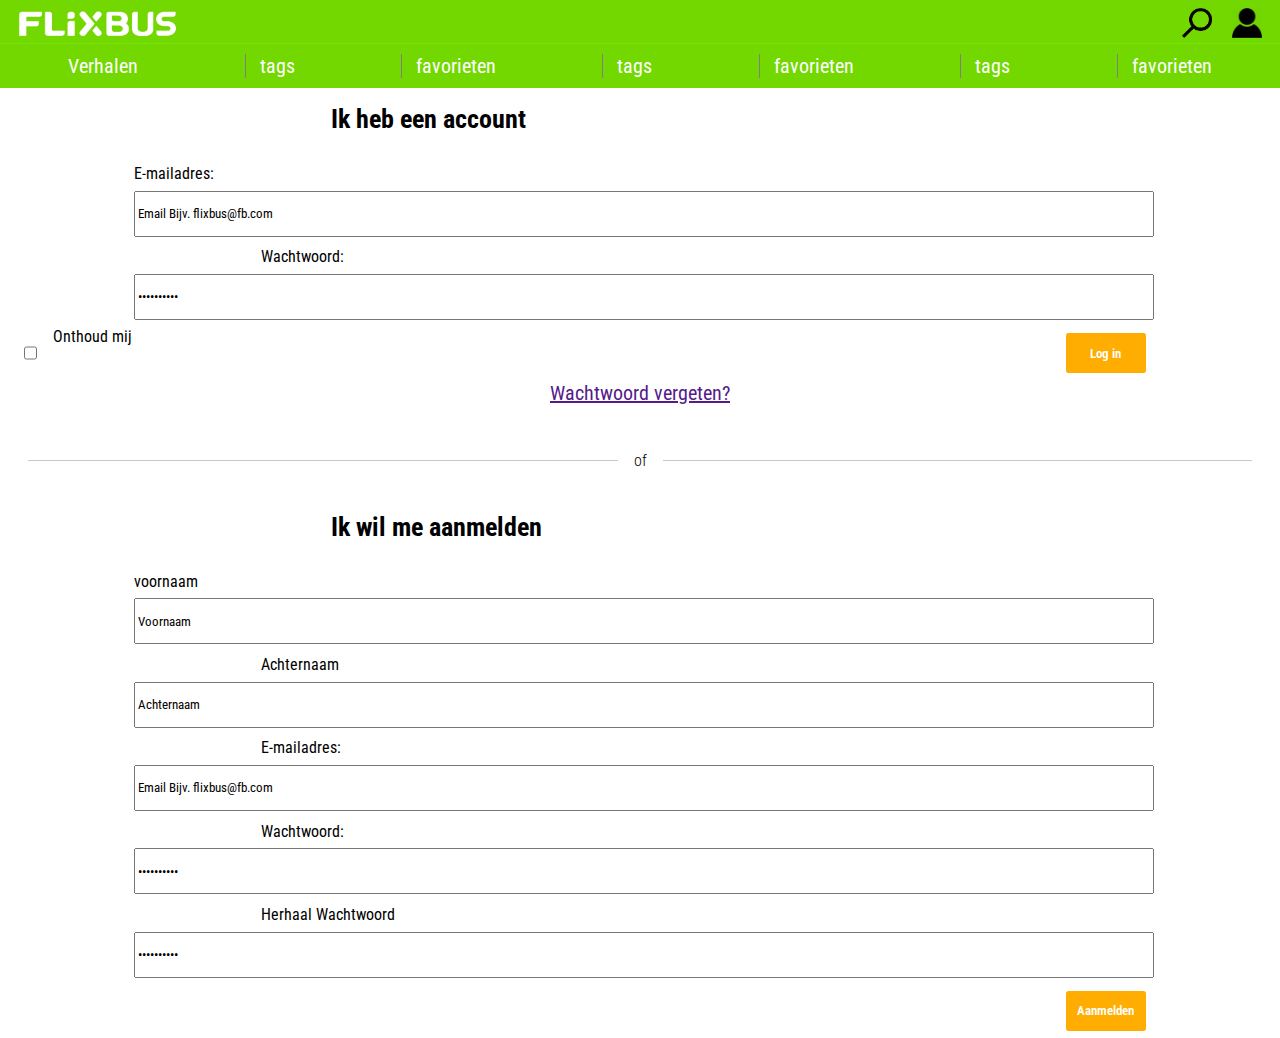
==== html/login.html @ a1b554f3 "first micro interaction" ====
<!DOCTYPE html>
<html>

<head>
  <meta charset="utf-8">
  <link rel="stylesheet" href="../style/style.css">
  <link rel="stylesheet" href="../style/style_login.css">
  <meta name="viewport" content="width=device-width, initial-scale=1.0">
  <link href="https://fonts.googleapis.com/css?family=Roboto_Condensed" rel="stylesheet">
  <title>Login</title>
</head>

<body>
  <header>
    <div>
      <a href="index.html"> <img src="../img/previewv2.jpg" alt=""></a>
      <a href=""><img src="../img/search.png" alt=""></a>
      <a href=""><img src="../img/person.png" alt=""></a>
    </div>

    <nav>
      <ul>
        <li>Verhalen</li>
        <li>tags</li>
        <li>favorieten</li>
        <li>tags</li>
        <li>favorieten</li>
        <li>tags</li>
        <li>favorieten</li>
      </ul>
    </nav>
  </header>
  <h2>Ik heb een account</h2>
  <form action="index.html">
    <label> E-mailadres:
    <input type="email" name="email" value="Email Bijv. flixbus@fb.com">
  </label>
    <label> Wachtwoord:
    <input type="password" name="password" value="Wachtwoord">
  </label>
    <label>
    <input type="button" name="Submit" value="Log in">
  </label>
    <label><input type="checkbox" name="Remember" value="Onthoud mij" > Onthoud mij </label>

    <a href=""> Wachtwoord vergeten? </a>

  </form>
  <div>
    <span>of</span>
  </div>
  <h2>Ik wil me aanmelden</h2>
  <form action="index.html">
    <label>voornaam
      <input type="text" name="vnaam" value="Voornaam">
      </label>
    <label> Achternaam
      <input type="text" name="anaam" value="Achternaam">
    </label>
    <label> E-mailadres:
      <input type="email" name="email" value="Email Bijv. flixbus@fb.com">
    </label>
    <label> Wachtwoord:
    <input type="password" name="password" value="Wachtwoord">
  </label>
    <label for="">Herhaal Wachtwoord
    <input type="password" name="password" value="Wachtwoord">
  </label>

    <input type="button" name="Submit" value="Aanmelden">





  </form>

</html>
---- style/style.css ----
header{
  background-color: #73D700;
  margin: -.5em;
}
    header > div{
      width: 100%;
      display: flex;
    }
    header > div > a:first-child {
      margin-right:auto;
    }
    header > div > a > img{
      margin-top: .5em;
      height: 1.5em;
      width:1.5em;
      margin-right:1em;

      }

    header > div > a:first-child> img{
      height: 1.5em;
      width: 10em;
      margin-left: 0em;
      left: 0;
    }


nav{
  overflow: auto;
  white-space: nowrap;
  background-color:#73D700; 
  padding: .5em;
  border-top: 1px solid #73eb00;
}

    nav ul{
      display: flex;
      margin: 0 auto;
      padding-left: 0;
  }

    nav ul li{
      font-size:1em;
      margin: 0 auto;
      list-style: none;
      color: white;
      padding: 0 .7em;
      border-left: 1px solid gray;
    }
    nav ul li:before{
 
    }
    nav ul li:nth-child(1){
      
      border-left: none;
    }

body{
  font-size: 1.25em;
  font-family: 'Roboto_Condensed', sans-serif;
}
      h1{
        text-align: center;
        font-size: 1.5em;
        margin: 0em;
        padding-top: 1em;
        font-weight: 800;
      }
      h2{
        font-size: 1.3em;
        margin: 0em;
        /*! padding-bottom: .5em; */
       
        padding-left: .5em;
      }
      p{
        font-size: .8em;
        //line-height: 24px;
        
      }

      img{
        height: 8em;
        width: 6em;
        margin: 0 auto;
      }

      article{
        display:flex;
        
       flex-direction: column;
        background-color: #F7F7F7;
        background-color: gray;
        text-align: center;
        margin: 1em auto;
        width:90%;
        max-width: 15em;
        border-radius: 0.5em;
        border: 1px solid gray;
      }
          article > a {
            background-color: #73D700;
            width: 6em;
            color: white;
            text-decoration: none;
            text-align: center;
            padding: .1em;
            margin: auto;
            border-radius: .3em;
            font-size: 1.2em
          }
          article > a:hover {
            background-color: #5CAC00;
            text-decoration: underline;
          }
          article > div{
             background-image: url("../img/cover.png");
             background-position:center;
             background-size: 110%;
             height:8em;
            border-radius: .5em;
          
          }
article > div > button{
 background-color: #F7F7F7;
  float:right;
  width: 3em;
  height: 3em;
  margin: 0;
  border-radius: 0 .5em;
  padding: .1em;
  background-image:url("../img/clock.svg");
  background-repeat: no-repeat;
  transition: all 2s;
}
.adding{
  background-image: url("../img/check.svg");
}
nav > ul > li:nth-child(3){
  position: relative;
}
.unread[data-badge]:after{
  content:attr(data-badge);
   position:absolute;
   margin-left: .5em;
   font-size:.8em;
   background:green;
   color:white;
   width:1.5em;height:1.5em;
   text-align:center;
   
   border-radius:50%;
   box-shadow:0 0 1px #333;
}


@media screen and (min-width:45em){
  main{
     box-sizing: content-box;
     display:grid;
     grid-template-columns: [left] 50% [right]50%;
     grid-gap: .5em;
      }
      h1{
        grid-column: left;
        text-align: left;

      }
  h2{
      /*! margin-top: 1em; */
     / margin-bottom: -1.5em;
  }

      article{
        
        display:grid;
        height: 15em;
        grid-template-columns: 55% 45%;
        max-width:40em;
      }
  
          article:nth-child(even){
            grid-column: left;
          }
  
          article:nth-child(odd){
            grid-column: right;
            /*! height: 12em; */
            /*! width: ; */
          }
  
          article > div{
            grid-column: 1/1;
            grid-row: 1;
            background-size:contain;
            background-repeat: no-repeat;
            background-position: initial;
            height: inherit;
            /*! margin-bottom: -1.5em; */
            max-height: 20em;
          }
          .add{
            background-color: #F7F7F7;
            float:left;
            border-radius: .5em 0;
  }
  
          article >h2{
            grid-column: 2;
            grid-row: 1;
            text-align: left;
            height: 2em;
          }
  
           article > p{
            grid-column: 2;
             grid-row: 1;
            margin-top: 3.5em;
           
          }
  
          article > a{
            position: relative;
            top: 5em;
            grid-column: 2;
            grid-row:1;
          }
          
          
         
  @media screen and (min-width: 55em){
  
    body{
      
    }
    main{
     grid-template-columns:1fr 1fr 1fr;
     margin: 0 3em;
    }
   
      h1{
        grid-column-start: 1;
      }

      article:nth-child(odd){
        grid-column: initial;
      }
    
      article:nth-child(even){
        grid-column: initial;
      }
    
    article{
      display:flex;
      flex-direction: column;
      max-width: 15em;
      
    }
    article > div{
      width: 100%;
      background-size: 110%;
      background-position: center;
      height: 15em;
    }
    article > p{
      margin-top: 0;
      margin-left: .5em;
      height:  10em;
      text-align: left;
    }
    article > h2{
      margin-left: .5em;
      padding: 0;
    }
    article > a{
      position:initial;
      margin-top: 0;
    }
    .add{
      float: right;
      border-radius: 0 .5em
    }
    .add:hover{
      background-color:gray;
    }
  }
---- style/style_login.css ----
h2{
  margin: 1em auto;
  width: 50%;
}

form{
  
}
form input{
  font-family: 'Roboto_Condensed', sans-serif;
}
  input{
  display:block;
  margin:.5em 10%;
  width:80%;
  height: 3em;
}
input[type=button]{
  height:3em;
  width: 6em;
  border-radius: .2em;
  background-color:#ffad00;
  border: none;
  color: white;
  font-weight:600;
  float: right;
}
form > label{
  margin: .5em 10%;
  width: 80%; 
  font-size: .8em; 
}
form:first-of-type > label:nth-child(4){
  margin: 0;
  width: 10em;
  display:inline-block;
  float:left;
  
}
form:first-of-type > label:nth-child(4)>input{
   display:initial;
  width: initial;
  float: left;
}

form > a{
  display:block;
margin: 1.5em auto;
  width:80%;
  text-align: center;
  
}



body > div{
  position: relative;
  text-align: center;
}
body> div> span{
  margin: 0 auto;
  text-align: center;
  background-color: #ffffff;
  position: relative;
  padding: 1em;
  font-weight: 300;
  font-size: .8em;
  display:inline-block
}
body > div:before{
  content:" ";
  position: absolute;
  box-sizing: border-box;
  top:50%;
  left:1em;
  right: 1em;
  border-top: 1px solid #c8c8c8
}
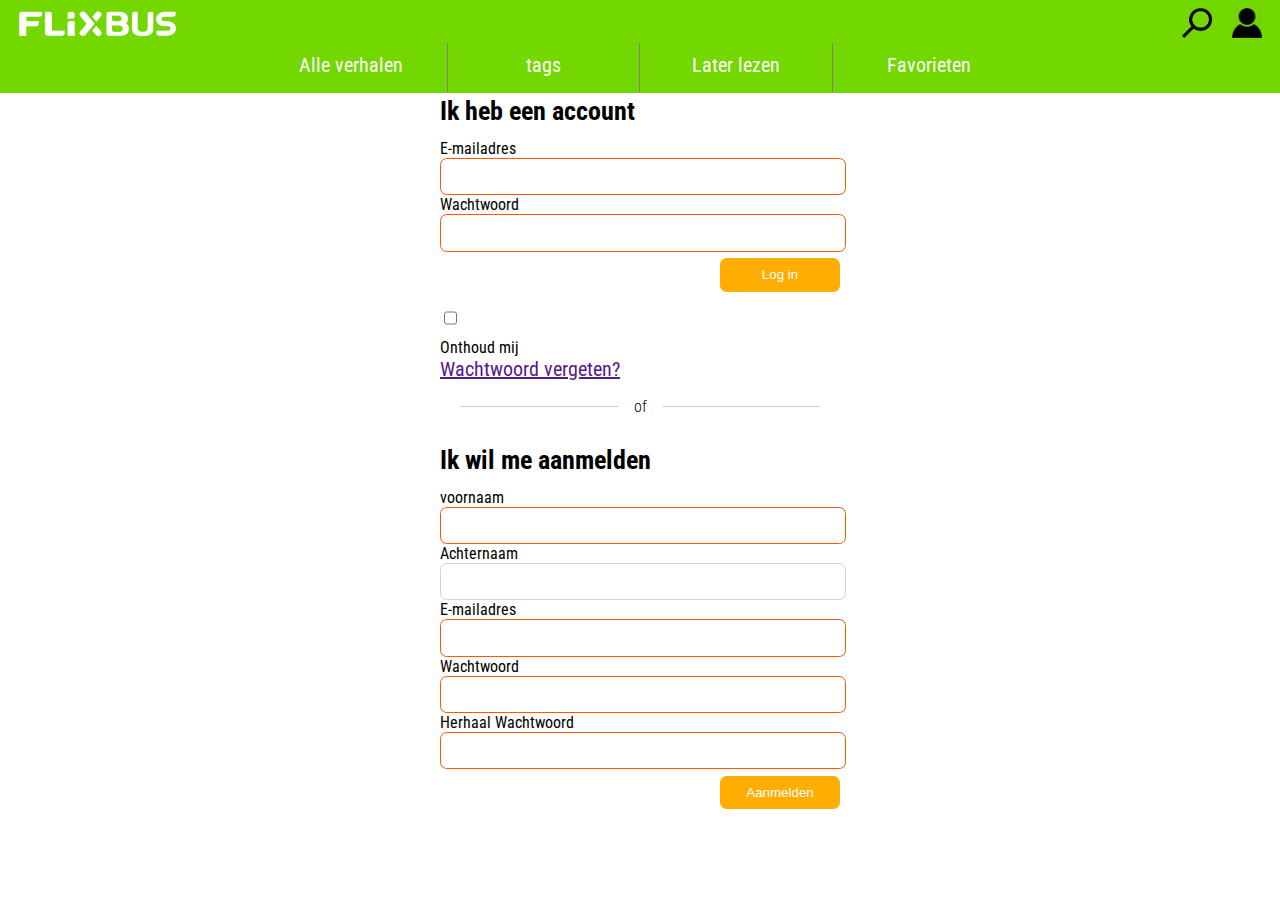
==== commit db6d8694: "Final upload" ====
--- a/html/login.html
+++ b/html/login.html
@@ -13,58 +13,57 @@
 <body>
   <header>
     <div>
-      <a href="index.html"> <img src="../img/previewv2.jpg" alt=""></a>
+      <a href="../index.html"> <img src="../img/previewv2.jpg" alt=""></a>
       <a href=""><img src="../img/search.png" alt=""></a>
       <a href=""><img src="../img/person.png" alt=""></a>
     </div>
 
     <nav>
       <ul>
-        <li>Verhalen</li>
-        <li>tags</li>
-        <li>favorieten</li>
-        <li>tags</li>
-        <li>favorieten</li>
-        <li>tags</li>
-        <li>favorieten</li>
+        <a href="verhalen.html"><li>Alle verhalen</li></a>
+        <a href="tags.html"><li>tags</li></a>
+        <a href="lezen.html"><li class="" data-badge="1">Later lezen</li></a>
+        <a href="fav.html"><li>Favorieten</li></a>
       </ul>
     </nav>
   </header>
-  <h2>Ik heb een account</h2>
+
   <form action="index.html">
-    <label> E-mailadres:
-    <input type="email" name="email" value="Email Bijv. flixbus@fb.com">
+    <h2>Ik heb een account</h2>
+    <label> E-mailadres
+    <input type="email" name="email" value="" required>
   </label>
-    <label> Wachtwoord:
-    <input type="password" name="password" value="Wachtwoord">
+    <label> Wachtwoord
+    <input type="password" name="password" value="" required>
   </label>
-    <label>
+
     <input type="button" name="Submit" value="Log in">
-  </label>
-    <label><input type="checkbox" name="Remember" value="Onthoud mij" > Onthoud mij </label>
 
+  <input type="checkbox" name="Remember" id="rememberMe" value="Onthoud mij" >
+  <label for="rememberMe">Onthoud mij</label>
     <a href=""> Wachtwoord vergeten? </a>
 
   </form>
   <div>
     <span>of</span>
   </div>
-  <h2>Ik wil me aanmelden</h2>
+
   <form action="index.html">
+    <h2>Ik wil me aanmelden</h2>
     <label>voornaam
-      <input type="text" name="vnaam" value="Voornaam">
+      <input type="text" name="vnaam" value="" required>
       </label>
     <label> Achternaam
-      <input type="text" name="anaam" value="Achternaam">
+      <input type="text" name="anaam" value="">
     </label>
-    <label> E-mailadres:
-      <input type="email" name="email" value="Email Bijv. flixbus@fb.com">
+    <label> E-mailadres
+      <input type="email" name="email" value="" required>
     </label>
-    <label> Wachtwoord:
-    <input type="password" name="password" value="Wachtwoord">
+    <label> Wachtwoord
+    <input type="password" name="password" value="" required>
   </label>
     <label for="">Herhaal Wachtwoord
-    <input type="password" name="password" value="Wachtwoord">
+    <input type="password" name="password" value="" required>
   </label>
 
     <input type="button" name="Submit" value="Aanmelden">
--- a/style/style.css
+++ b/style/style.css
@@ -14,46 +14,44 @@
       height: 1.5em;
       width:1.5em;
       margin-right:1em;
-
-      }
-
+      }
     header > div > a:first-child> img{
       height: 1.5em;
       width: 10em;
       margin-left: 0em;
       left: 0;
     }
-
-
-nav{
-  overflow: auto;
-  white-space: nowrap;
-  background-color:#73D700; 
-  padding: .5em;
-  border-top: 1px solid #73eb00;
-}
-
+  nav{
+    overflow: auto;
+    white-space: nowrap;
+    background-color:#73D700;
+  }
     nav ul{
       display: flex;
       margin: 0 auto;
-      padding-left: 0;
-  }
-
-    nav ul li{
+      padding: 0;
+  }
+    nav ul a{
+      text-decoration: none;
       font-size:1em;
       margin: 0 auto;
       list-style: none;
       color: white;
-      padding: 0 .7em;
+      width: 100%;
+      height: 1.5em;
+      text-align: center;
+      padding: .5em;
       border-left: 1px solid gray;
-    }
-    nav ul li:before{
- 
-    }
-    nav ul li:nth-child(1){
-      
+      width: 100%;
+    }
+    nav ul a:nth-child(1){
       border-left: none;
     }
+    nav ul li:hover{
+      background-color: #ffad00;
+      height: 100%;
+    }
+
 
 body{
   font-size: 1.25em;
@@ -69,16 +67,12 @@
       h2{
         font-size: 1.3em;
         margin: 0em;
-        /*! padding-bottom: .5em; */
-       
         padding-left: .5em;
       }
       p{
         font-size: .8em;
-        //line-height: 24px;
-        
-      }
-
+        margin-left: .7em;
+      }
       img{
         height: 8em;
         width: 6em;
@@ -87,11 +81,9 @@
 
       article{
         display:flex;
-        
-       flex-direction: column;
+        flex-direction: column;
         background-color: #F7F7F7;
-        background-color: gray;
-        text-align: center;
+        text-align: left;
         margin: 1em auto;
         width:90%;
         max-width: 15em;
@@ -114,130 +106,159 @@
             text-decoration: underline;
           }
           article > div{
-             background-image: url("../img/cover.png");
+             background-image: url("../img/verhalen/zombie-small.png");
              background-position:center;
              background-size: 110%;
              height:8em;
-            border-radius: .5em;
-          
-          }
-article > div > button{
- background-color: #F7F7F7;
-  float:right;
-  width: 3em;
-  height: 3em;
-  margin: 0;
-  border-radius: 0 .5em;
-  padding: .1em;
-  background-image:url("../img/clock.svg");
-  background-repeat: no-repeat;
-  transition: all 2s;
-}
-.adding{
-  background-image: url("../img/check.svg");
-}
-nav > ul > li:nth-child(3){
-  position: relative;
-}
-.unread[data-badge]:after{
-  content:attr(data-badge);
-   position:absolute;
-   margin-left: .5em;
-   font-size:.8em;
-   background:green;
-   color:white;
-   width:1.5em;height:1.5em;
-   text-align:center;
-   
-   border-radius:50%;
-   box-shadow:0 0 1px #333;
-}
+            border-radius: 0.5em .5em 0 0;
+          }
+              article > div > button{
+               background-color: #F7F7F7;
+                float:right;
+                width: 3em;
+                height: 3em;
+                margin: 0;
+                border-radius: 0 .5em;
+                padding: .1em;
+                background-image:url("../img/clock.svg");
+                background-repeat: no-repeat;
+                transition: all 1s;
+               border: none;
+               box-shadow: .1em .2em gray;
+              }
+              .adding{
+                background-image: url("../img/check.svg");
+              }
+              nav > ul > li:nth-child(3){
+                position: relative;
+
+              }
+              .unread{
+                transition: all .5s;
+              }
+              /* code from http://www.cssportal.com/blog/create-css-notification-badge/ */
+              .unread[data-badge]:after{
+                transition: all .5s;
+                content:attr(data-badge);
+                 position: absolute;
+                 display: inline-flex;
+                 margin-bottom: ;
+                 font-size:.8em;
+                 background:#ffad00;
+                 color:white;
+                 width: 2em;
+                height: 2em;
+                 text-align:center;
+
+                 border-radius:50%;
+                 box-shadow:0 0 1px #333;
+              }
+              /* End of copied code */
+
+          article:nth-child(2) > div{
+            background-image: url("../img/verhalen/zombie-small.png");
+          }
+          article:nth-child(3) > div{
+            background-image: url("../img/verhalen/alzheimer-small.png");
+            background-color: white;
+          }
+          article:nth-child(4) > div{
+            background-image: url("../img/verhalen/ongeboren-small.png");
+            background-color: white;
+          }
+          article:nth-child(6) > div{
+            background-image: url("../img/verhalen/ongeboren-small.png");
+            background-color: white;
+          }
+          article:nth-child(8) > div{
+            background-image: url("../img/verhalen/zombie-small.png");
+            background-color: white;
+          }
+          article:nth-child(9) > div{
+            background-image: url("../img/verhalen/alzheimer-small.png");
+            background-color: white;
+                }
+
 
 
 @media screen and (min-width:45em){
+  header nav ul{
+     width: 60%;
+  }
   main{
      box-sizing: content-box;
      display:grid;
      grid-template-columns: [left] 50% [right]50%;
      grid-gap: .5em;
-      }
+    }
+  p{
+    grid-column: 1;
+    
+  }
+
       h1{
         grid-column: left;
         text-align: left;
-
-      }
-  h2{
-      /*! margin-top: 1em; */
-     / margin-bottom: -1.5em;
-  }
+      }
+      h2{
+        margin-bottom: -1.5em;
+      }
+
 
       article{
-        
         display:grid;
         height: 15em;
         grid-template-columns: 55% 45%;
         max-width:40em;
       }
-  
           article:nth-child(even){
             grid-column: left;
           }
-  
           article:nth-child(odd){
             grid-column: right;
-            /*! height: 12em; */
-            /*! width: ; */
-          }
-  
+          }
+
           article > div{
             grid-column: 1/1;
             grid-row: 1;
-            background-size:contain;
             background-repeat: no-repeat;
             background-position: initial;
             height: inherit;
-            /*! margin-bottom: -1.5em; */
             max-height: 20em;
           }
           .add{
             background-color: #F7F7F7;
             float:left;
             border-radius: .5em 0;
-  }
-  
+          }
+
           article >h2{
             grid-column: 2;
             grid-row: 1;
             text-align: left;
             height: 2em;
           }
-  
            article > p{
             grid-column: 2;
              grid-row: 1;
             margin-top: 3.5em;
-           
-          }
-  
+          }
+
           article > a{
             position: relative;
             top: 5em;
             grid-column: 2;
             grid-row:1;
           }
-          
-          
-         
+
+
+
   @media screen and (min-width: 55em){
-  
-    body{
-      
-    }
-    main{
+
+  main{
      grid-template-columns:1fr 1fr 1fr;
      margin: 0 3em;
     }
-   
       h1{
         grid-column-start: 1;
       }
@@ -245,42 +266,40 @@
       article:nth-child(odd){
         grid-column: initial;
       }
-    
       article:nth-child(even){
         grid-column: initial;
       }
-    
-    article{
-      display:flex;
-      flex-direction: column;
-      max-width: 15em;
-      
-    }
-    article > div{
-      width: 100%;
-      background-size: 110%;
-      background-position: center;
-      height: 15em;
-    }
-    article > p{
-      margin-top: 0;
-      margin-left: .5em;
-      height:  10em;
-      text-align: left;
-    }
-    article > h2{
-      margin-left: .5em;
-      padding: 0;
-    }
-    article > a{
-      position:initial;
-      margin-top: 0;
-    }
-    .add{
-      float: right;
-      border-radius: 0 .5em
-    }
-    .add:hover{
-      background-color:gray;
-    }
-  }+      article{
+        display:flex;
+        flex-direction: column;
+        max-width: 15em;
+    }
+          article > div{
+            width: 100%;
+            background-size: 110%;
+            background-position: center;
+            height: 15em;
+            border-bottom: .5px solid black;
+          }
+          article > p{
+            margin-top: 2.5em;
+            margin-left: .5em;
+            height:  10em;
+            text-align: left;
+          }
+          article > h2{
+            margin-left: .5em;
+            padding: 0;
+          }
+          article > a{
+            position:initial;
+            margin-top: 0;
+          }
+          .add{
+            float: right;
+            border-radius: 0 .5em
+          }
+          .add:hover{
+            background-color:gray;
+          }
+  }
--- a/style/style_login.css
+++ b/style/style_login.css
@@ -1,58 +1,50 @@
 h2{
-  margin: 1em auto;
-  width: 50%;
+  margin-top: .5em;
+}
+form{
+  display: flex;
+  flex-direction: column;
+  justify-content: center;
+  margin: auto;
+  width: 90%
+ }
+
+form input{
+  width: 100%;
+  height: 2.5em;
+  border-radius: .5em;
+  border: 1px solid lightgray;
+}
+form input:invalid{
+  border: 1px solid #FF5700;
+}
+form input[type=button]{
+  width: 30%;
+  align-self: flex-end;
+  margin: .5em 0;
+  background-color: #ffad00;
+  border-radius: .5em;
+  border: none;
+  color:white;
+  font-weight: 400;
+}
+form input[type=button]:hover{
+  background-color: ##ffc54c;
+}
+form input[type=checkbox]{
+  float:left;
+  width: initial;
+}
+form:invalid{
+  background-color
 }
 
-form{
-  
+form label{
+  align-content: center;
+  font-size: .8em;
+  justify-content: flex-start; 
+ 
 }
-form input{
-  font-family: 'Roboto_Condensed', sans-serif;
-}
-  input{
-  display:block;
-  margin:.5em 10%;
-  width:80%;
-  height: 3em;
-}
-input[type=button]{
-  height:3em;
-  width: 6em;
-  border-radius: .2em;
-  background-color:#ffad00;
-  border: none;
-  color: white;
-  font-weight:600;
-  float: right;
-}
-form > label{
-  margin: .5em 10%;
-  width: 80%; 
-  font-size: .8em; 
-}
-form:first-of-type > label:nth-child(4){
-  margin: 0;
-  width: 10em;
-  display:inline-block;
-  float:left;
-  
-}
-form:first-of-type > label:nth-child(4)>input{
-   display:initial;
-  width: initial;
-  float: left;
-}
-
-form > a{
-  display:block;
-margin: 1.5em auto;
-  width:80%;
-  text-align: center;
-  
-}
-
-
-
 body > div{
   position: relative;
   text-align: center;
@@ -75,4 +67,28 @@
   left:1em;
   right: 1em;
   border-top: 1px solid #c8c8c8
+}
+#rememberMe{
+ align-self:flex-start;
+ flex-flow:  row;
+}
+#rememberMe + label{
+ display:inline-flex;
+ width: initial;
+}
+
+@media screen and (min-width:45em){
+  form{
+    max-width: 20em;
+    
+  }
+  h2{
+    margin-left: 0;
+    margin-bottom: .5em;
+    padding: 0;
+  }
+  body > div{
+    max-width: 20em;
+    margin: 0 auto;
+  }
 }